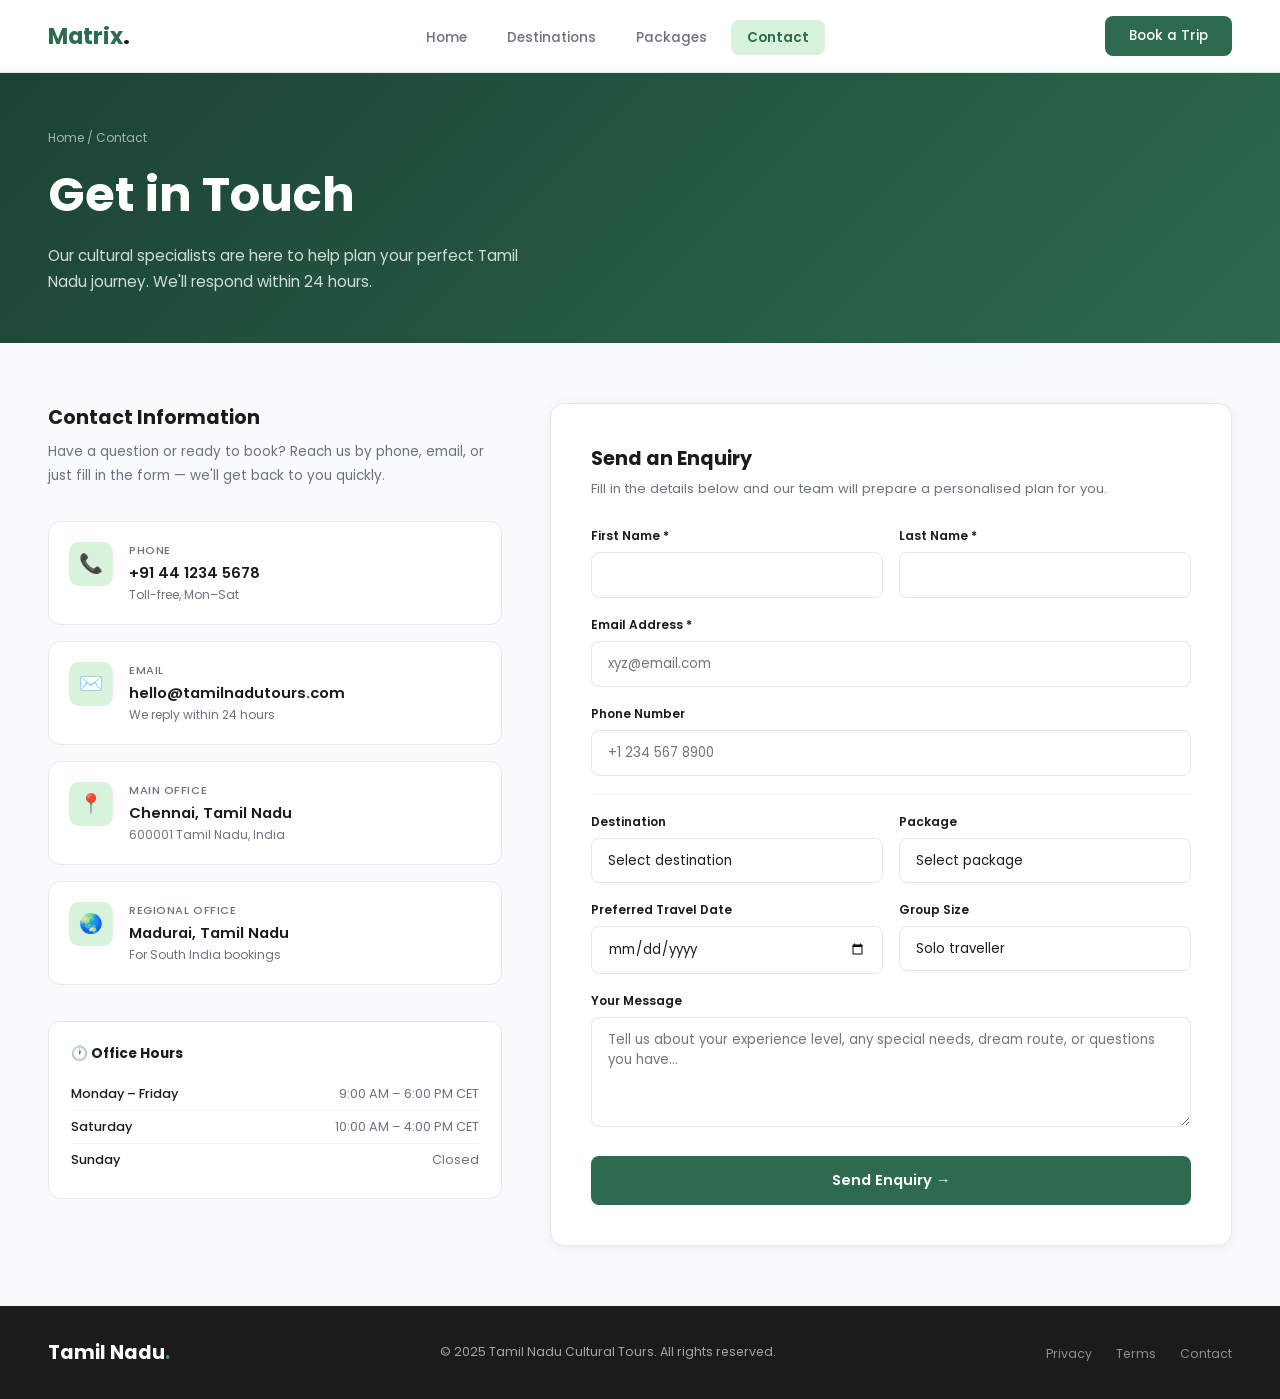
==== contact.html @ 335eb6e7 "first commit" ====
<!DOCTYPE html>
<html lang="en">
<head>
<meta charset="UTF-8">
<meta name="viewport" content="width=device-width, initial-scale=1.0">
<title>Matrix Tours & Travels</title>
<link href="https://fonts.googleapis.com/css2?family=Poppins:wght@300;400;500;600;700&display=swap" rel="stylesheet">
<link rel="stylesheet" href="../contact.css">
</head>
<body>

<nav>
  <a href="index.html" class="logo">Matrix<span>.</span></a>
  <ul class="nav-links" id="navLinks">
    <li><a href="index.html">Home</a></li>
    <li><a href="destinations.html">Destinations</a></li>
    <li><a href="packages.html">Packages</a></li>
    <li><a href="contact.html" class="active">Contact</a></li>
  </ul>
  <div style="display:flex;align-items:center;gap:12px;">
    <a href="contact.html" class="nav-btn">Book a Trip</a>
    <button class="nav-mobile-btn" onclick="document.getElementById('navLinks').classList.toggle('open')">☰</button>
  </div>
</nav>

<div class="page-header">
  <div class="breadcrumb"><a href="index.html">Home</a> / Contact</div>
  <h1 class="page-title">Get in Touch</h1>
  <p class="page-sub">Our cultural specialists are here to help plan your perfect Tamil Nadu journey. We'll respond within 24 hours.</p>
</div>

<div class="contact-section">
  <div class="contact-grid">

    <!-- INFO SIDE -->
    <div>
      <div class="info-title">Contact Information</div>
      <div class="info-intro">Have a question or ready to book? Reach us by phone, email, or just fill in the form — we'll get back to you quickly.</div>

      <div class="info-cards">
        <div class="info-card">
          <div class="info-icon">📞</div>
          <div>
            <div class="info-label">Phone</div>
            <div class="info-value">+91 44 1234 5678</div>
            <div class="info-sub">Toll-free, Mon–Sat</div>
          </div>
        </div>
        <div class="info-card">
          <div class="info-icon">✉️</div>
          <div>
            <div class="info-label">Email</div>
            <div class="info-value">hello@tamilnadutours.com</div>
            <div class="info-sub">We reply within 24 hours</div>
          </div>
        </div>
        <div class="info-card">
          <div class="info-icon">📍</div>
          <div>
            <div class="info-label">Main Office</div>
            <div class="info-value">Chennai, Tamil Nadu</div>
            <div class="info-sub">600001 Tamil Nadu, India</div>
          </div>
        </div>
        <div class="info-card">
          <div class="info-icon">🌏</div>
          <div>
            <div class="info-label">Regional Office</div>
            <div class="info-value">Madurai, Tamil Nadu</div>
            <div class="info-sub">For South India bookings</div>
          </div>
        </div>
      </div>

      <div class="hours-box">
        <div class="hours-title">🕐 Office Hours</div>
        <div class="hours-row"><span>Monday – Friday</span><span>9:00 AM – 6:00 PM CET</span></div>
        <div class="hours-row"><span>Saturday</span><span>10:00 AM – 4:00 PM CET</span></div>
        <div class="hours-row"><span>Sunday</span><span>Closed</span></div>
      </div>
    </div>

    <!-- FORM SIDE -->
    <div class="form-card">
      <div class="form-title">Send an Enquiry</div>
      <div class="form-subtitle">Fill in the details below and our team will prepare a personalised plan for you.</div>

      <div class="form-row">
        <div class="form-group">
          <label class="form-label">First Name *</label>
          <input type="text" class="form-control" id="firstName">
        </div>
        <div class="form-group">
          <label class="form-label">Last Name *</label>
          <input type="text" class="form-control" id="lastName">
        </div>
      </div>

      <div class="form-group">
        <label class="form-label">Email Address *</label>
        <input type="email" class="form-control" id="email" placeholder="xyz@email.com">
      </div>

      <div class="form-group">
        <label class="form-label">Phone Number</label>
        <input type="tel" class="form-control" placeholder="+1 234 567 8900">
      </div>

      <hr class="form-divider">

      <div class="form-row">
        <div class="form-group">
          <label class="form-label">Destination</label>
          <select class="form-control">
            <option value="">Select destination</option>
            <option>Chennai - Tamil Nadu</option>
            <option>Madurai - Tamil Nadu</option>
            <option>Kanyakumari - Tamil Nadu</option>
            <option>Ooty - Tamil Nadu</option>
            <option>Kodaikanal - Tamil Nadu</option>
            <option>Mahabalipuram - Tamil Nadu</option>
            <option>Thanjavur - Tamil Nadu</option>
            <option>Rameshwaram - Tamil Nadu</option>
            <option>Not sure yet</option>
          </select>
        </div>
        <div class="form-group">
          <label class="form-label">Package</label>
          <select class="form-control">
            <option value="">Select package</option>
            <option>CLG TOUR — 7 Days</option>
            <option>FAMILY TOUR — 14 Days</option>
            <option>PREMIUM PRIVATE TOUR — 21 Days</option>
            <option>Custom / Unsure</option>
          </select>
        </div>
      </div>

      <div class="form-row">
        <div class="form-group">
          <label class="form-label">Preferred Travel Date</label>
          <input type="date" class="form-control">
        </div>
        <div class="form-group">
          <label class="form-label">Group Size</label>
          <select class="form-control">
            <option>Solo traveller</option>
            <option>2 people</option>
            <option>3-5 people</option>
            <option>6-10 people</option>
            <option>10+ people</option>
            <option>Custom / Unsure</option>
          </select>
        </div>
      </div>

      <div class="form-group">
        <label class="form-label">Your Message</label>
        <textarea class="form-control" placeholder="Tell us about your experience level, any special needs, dream route, or questions you have…"></textarea>
      </div>

      <button class="form-submit" id="submitBtn" onclick="handleSubmit()">Send Enquiry →</button>

      <div class="success-msg" id="successMsg">
        <span>✅</span>
        <span>Your enquiry has been sent! We'll be in touch within 24 hours.</span>
      </div>
    </div>

  </div>
</div>


<footer>
  <div class="footer-logo">Tamil Nadu<span>.</span></div>
  <p class="footer-copy">© 2025 Tamil Nadu Cultural Tours. All rights reserved.</p>
  <ul class="footer-links">
    <li><a href="#">Privacy</a></li>
    <li><a href="#">Terms</a></li>
    <li><a href="contact.html">Contact</a></li>
  </ul>
</footer>

<script>
  function handleSubmit() {
    const btn = document.getElementById('submitBtn');
    const msg = document.getElementById('successMsg');
    btn.textContent = 'Sending…';
    btn.disabled = true;
    setTimeout(() => {
      btn.style.display = 'none';
      msg.classList.add('show');
    }, 1000);
  }

  function toggleFaq(el) {
    const item = el.parentElement;
    item.classList.toggle('open');
  }

  document.querySelector('.nav-mobile-btn').addEventListener('click', () =>
    document.getElementById('navLinks').classList.toggle('open'));
</script>
</body>
</html>
---- contact.css ----
* { margin: 0; padding: 0; box-sizing: border-box; }
  :root {
    --green: #2D6A4F; --green-light: #40916C; --green-pale: #D8F3DC;
    --dark: #1B1B1B; --gray: #6B7280; --light: #F9FAFB; --white: #FFFFFF;
  }
  html { scroll-behavior: smooth; }
  body { font-family: 'Poppins', sans-serif; color: var(--dark); background: var(--white); }

  nav {
    position: fixed; top: 0; left: 0; right: 0; z-index: 100;
    background: rgba(255,255,255,0.97); backdrop-filter: blur(10px);
    border-bottom: 1px solid #E5E7EB; padding: 16px 48px;
    display: flex; align-items: center; justify-content: space-between;
  }
  .logo { font-size: 1.4rem; font-weight: 700; color: var(--green); text-decoration: none; }
  .logo span { color: var(--dark); }
  .nav-links { display: flex; gap: 8px; list-style: none; }
  .nav-links a { font-size: 0.85rem; font-weight: 500; color: var(--gray); text-decoration: none; padding: 8px 16px; border-radius: 8px; transition: all 0.2s; }
  .nav-links a:hover { color: var(--green); background: var(--green-pale); }
  .nav-links a.active { color: var(--green); background: var(--green-pale); font-weight: 600; }
  .nav-btn { background: var(--green); color: white; padding: 10px 24px; border-radius: 8px; font-size: 0.85rem; font-weight: 500; text-decoration: none; transition: background 0.2s; }
  .nav-btn:hover { background: var(--green-light); }
  .nav-mobile-btn { display: none; background: none; border: none; cursor: pointer; font-size: 1.4rem; }

  /* PAGE HEADER */
  .page-header {
    margin-top: 65px; padding: 64px 48px 48px;
    background: linear-gradient(135deg, #1B4332 0%, #2D6A4F 100%); color: white;
  }
  .breadcrumb { font-size: 0.75rem; color: rgba(255,255,255,0.6); margin-bottom: 12px; }
  .breadcrumb a { color: rgba(255,255,255,0.6); text-decoration: none; }
  .breadcrumb a:hover { color: white; }
  .page-title { font-size: clamp(2rem, 4vw, 3rem); font-weight: 700; margin-bottom: 12px; }
  .page-sub { font-size: 0.95rem; color: rgba(255,255,255,0.8); max-width: 500px; line-height: 1.7; }

  /* CONTACT SECTION */
  .contact-section { padding: 60px 48px; background: var(--light); }
  .contact-grid { display: grid; grid-template-columns: 1fr 1.5fr; gap: 48px; align-items: start; }

  /* INFO */
  .info-title { font-size: 1.2rem; font-weight: 700; margin-bottom: 8px; }
  .info-intro { font-size: 0.85rem; color: var(--gray); line-height: 1.8; margin-bottom: 32px; }
  .info-cards { display: flex; flex-direction: column; gap: 16px; margin-bottom: 36px; }
  .info-card { background: white; border: 1px solid #E5E7EB; border-radius: 12px; padding: 20px; display: flex; gap: 16px; align-items: flex-start; }
  .info-icon { width: 44px; height: 44px; border-radius: 10px; background: var(--green-pale); display: flex; align-items: center; justify-content: center; font-size: 1.2rem; flex-shrink: 0; }
  .info-label { font-size: 0.7rem; color: var(--gray); font-weight: 500; margin-bottom: 4px; text-transform: uppercase; letter-spacing: 0.05em; }
  .info-value { font-size: 0.92rem; font-weight: 600; color: var(--dark); }
  .info-sub { font-size: 0.75rem; color: var(--gray); margin-top: 2px; }

  /* HOURS */
  .hours-box { background: white; border: 1px solid #E5E7EB; border-radius: 12px; padding: 22px; }
  .hours-title { font-size: 0.85rem; font-weight: 700; margin-bottom: 14px; display: flex; align-items: center; gap: 8px; }
  .hours-row { display: flex; justify-content: space-between; font-size: 0.8rem; padding: 7px 0; border-bottom: 1px solid #F3F4F6; color: var(--gray); }
  .hours-row:last-child { border-bottom: none; }
  .hours-row span:first-child { color: var(--dark); font-weight: 500; }

  /* FORM */
  .form-card { background: white; border-radius: 14px; padding: 40px; border: 1px solid #E5E7EB; box-shadow: 0 2px 12px rgba(0,0,0,0.06); }
  .form-title { font-size: 1.2rem; font-weight: 700; margin-bottom: 6px; }
  .form-subtitle { font-size: 0.82rem; color: var(--gray); margin-bottom: 28px; }
  .form-row { display: grid; grid-template-columns: 1fr 1fr; gap: 16px; }
  .form-group { margin-bottom: 18px; }
  .form-label { display: block; font-size: 0.75rem; font-weight: 600; color: var(--dark); margin-bottom: 7px; }
  .form-control { width: 100%; padding: 12px 16px; border: 1.5px solid #E5E7EB; border-radius: 8px; font-family: 'Poppins', sans-serif; font-size: 0.83rem; color: var(--dark); outline: none; transition: border-color 0.2s, box-shadow 0.2s; background: white; appearance: none; }
  .form-control:focus { border-color: var(--green); box-shadow: 0 0 0 3px rgba(45,106,79,0.08); }
  textarea.form-control { resize: vertical; min-height: 110px; }
  select.form-control { cursor: pointer; }

  .form-divider { border: none; border-top: 1px solid #F3F4F6; margin: 8px 0 18px; }

  .form-submit { width: 100%; padding: 14px; background: var(--green); color: white; border: none; border-radius: 8px; font-family: 'Poppins', sans-serif; font-size: 0.92rem; font-weight: 600; cursor: pointer; transition: background 0.2s; margin-top: 4px; }
  .form-submit:hover { background: var(--green-light); }

  /* SUCCESS */
  .success-msg { display: none; background: #D1FAE5; border: 1px solid #6EE7B7; border-radius: 10px; padding: 20px 24px; margin-top: 16px; }
  .success-msg.show { display: flex; align-items: center; gap: 12px; }
  .success-msg span { font-size: 0.88rem; color: #065F46; font-weight: 500; }

  /* FAQ */
  .faq-section { padding: 60px 48px; background: white; }
  .faq-title { font-size: 1.4rem; font-weight: 700; margin-bottom: 28px; }
  .faq-item { border: 1px solid #E5E7EB; border-radius: 10px; margin-bottom: 12px; overflow: hidden; }
  .faq-q { padding: 18px 22px; font-size: 0.88rem; font-weight: 600; cursor: pointer; display: flex; justify-content: space-between; align-items: center; user-select: none; }
  .faq-q:hover { background: var(--light); }
  .faq-icon { font-size: 1.1rem; transition: transform 0.2s; color: var(--green); }
  .faq-item.open .faq-icon { transform: rotate(45deg); }
  .faq-a { display: none; padding: 0 22px 18px; font-size: 0.83rem; color: var(--gray); line-height: 1.75; }
  .faq-item.open .faq-a { display: block; }

  /* FOOTER */
  footer { background: var(--dark); color: rgba(255,255,255,0.6); padding: 32px 48px; display: flex; justify-content: space-between; align-items: center; flex-wrap: wrap; gap: 16px; }
  .footer-logo { font-size: 1.2rem; font-weight: 700; color: white; }
  .footer-logo span { color: #40916C; }
  .footer-copy { font-size: 0.78rem; }
  .footer-links { display: flex; gap: 24px; list-style: none; }
  .footer-links a { font-size: 0.78rem; color: rgba(255,255,255,0.5); text-decoration: none; transition: color 0.2s; }
  .footer-links a:hover { color: white; }

  @media (max-width: 900px) {
    nav { padding: 14px 24px; }
    .nav-links { display: none; }
    .nav-links.open { display: flex; flex-direction: column; position: absolute; top: 65px; left: 0; right: 0; background: white; padding: 16px 24px; border-bottom: 1px solid #E5E7EB; gap: 4px; }
    .nav-mobile-btn { display: block; }
    .page-header, .contact-section, .faq-section { padding-left: 24px; padding-right: 24px; }
    .contact-grid { grid-template-columns: 1fr; }
    footer { padding: 24px; flex-direction: column; text-align: center; }
  }
  @media (max-width: 560px) { .form-row { grid-template-columns: 1fr; } }
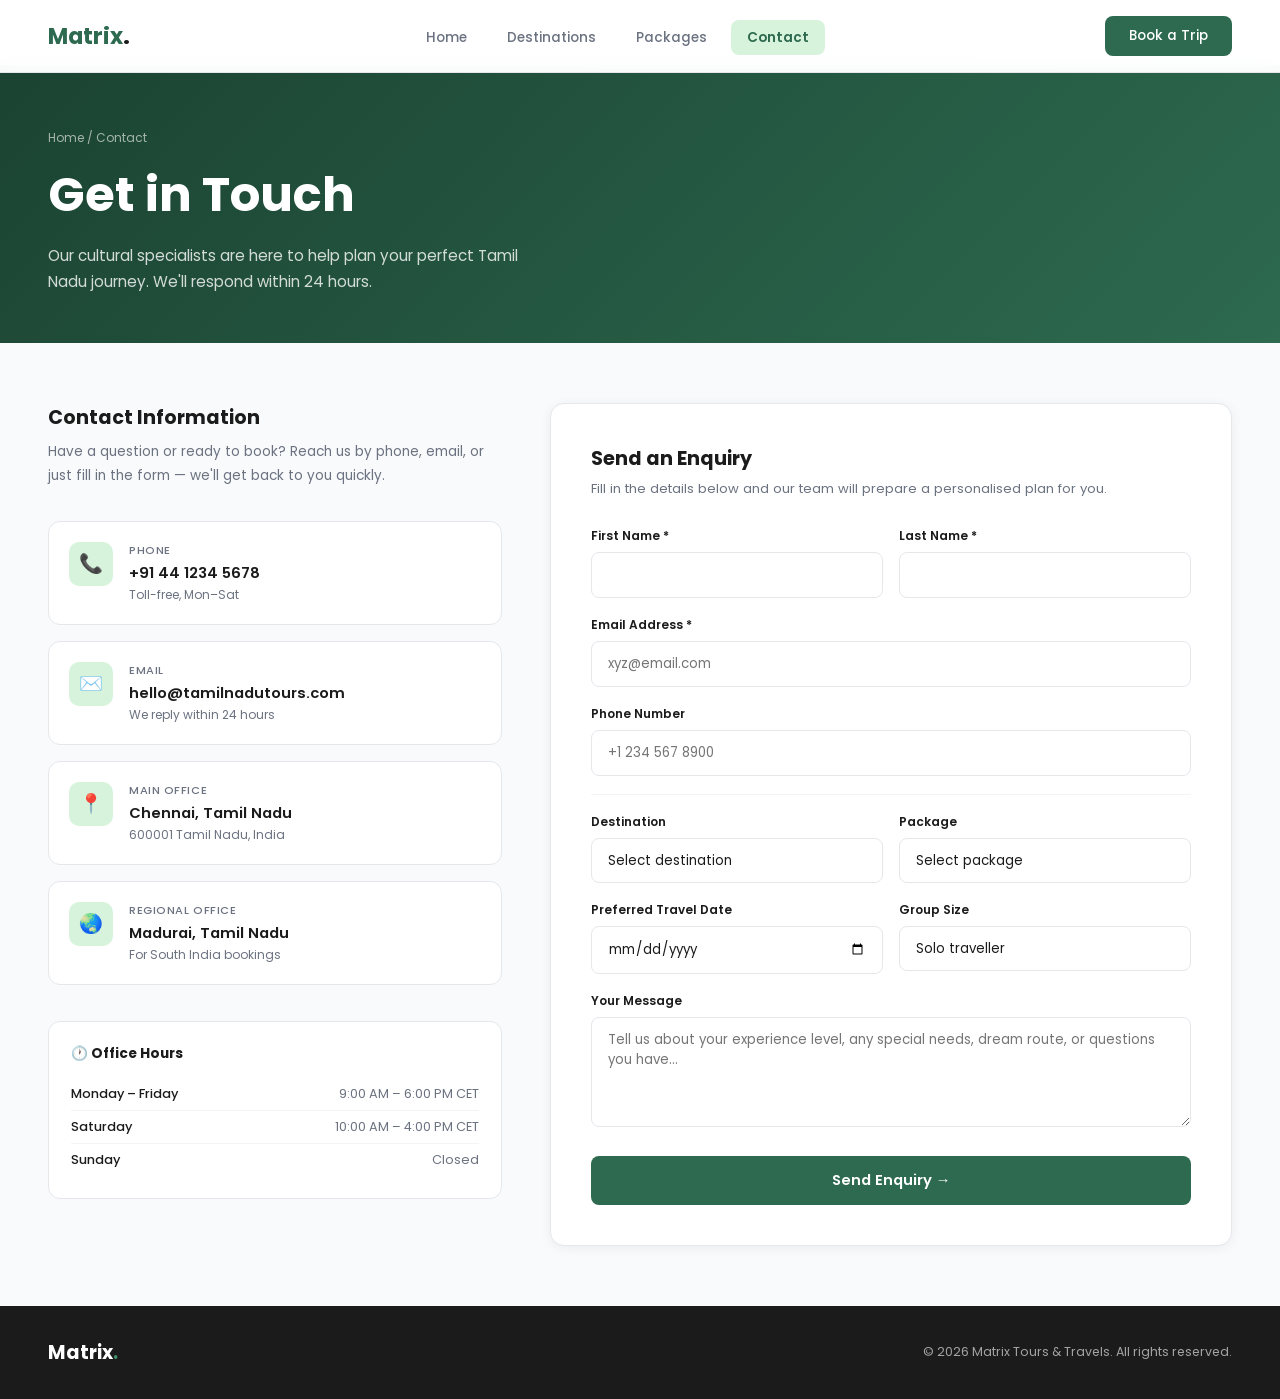
==== commit 7f973178: "NEW" ====
--- a/contact.html
+++ b/contact.html
@@ -172,13 +172,9 @@
 
 
 <footer>
-  <div class="footer-logo">Tamil Nadu<span>.</span></div>
-  <p class="footer-copy">© 2025 Tamil Nadu Cultural Tours. All rights reserved.</p>
-  <ul class="footer-links">
-    <li><a href="#">Privacy</a></li>
-    <li><a href="#">Terms</a></li>
-    <li><a href="contact.html">Contact</a></li>
-  </ul>
+  <div class="footer-logo">Matrix<span>.</span></div>
+  <p class="footer-copy">© 2026 Matrix Tours & Travels. All rights reserved.</p>
+ 
 </footer>
 
 <script>
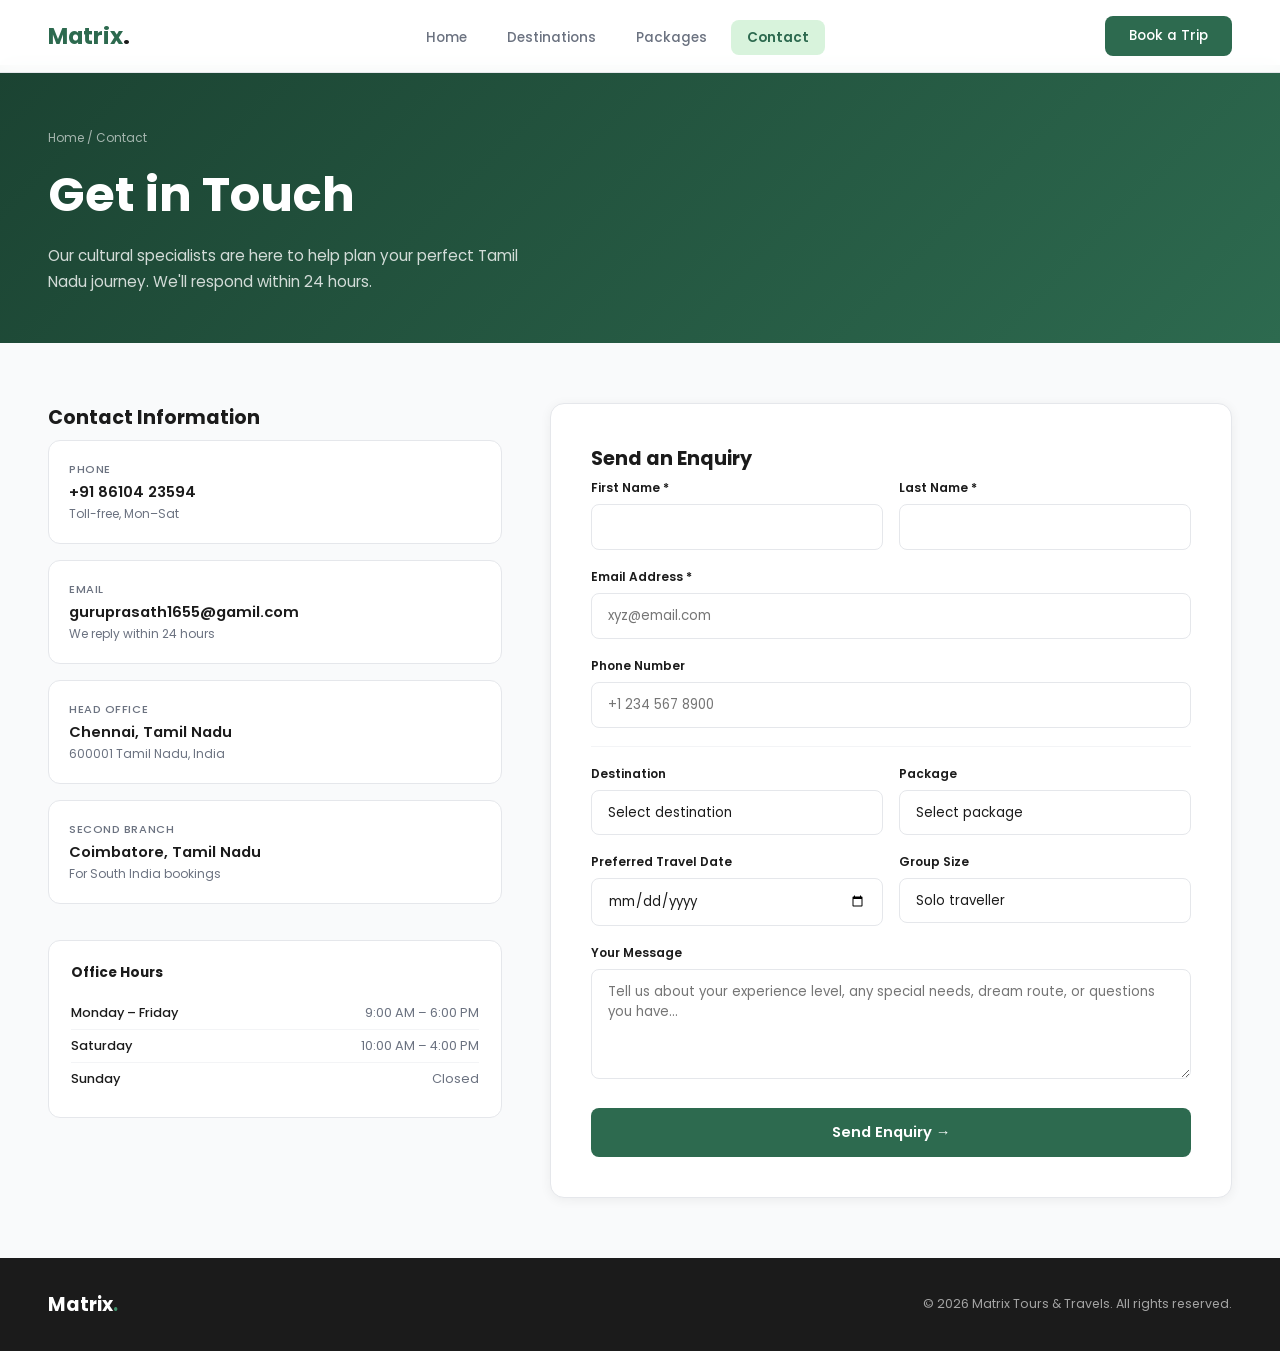
==== commit 257ab351: "new all" ====
--- a/contact.html
+++ b/contact.html
@@ -3,6 +3,8 @@
 <head>
 <meta charset="UTF-8">
 <meta name="viewport" content="width=device-width, initial-scale=1.0">
+ <link rel="website icon" href="image\Gemini_Generated_Image_uvy9v0uvy9v0uvy9-removebg-preview.png">
+
 <title>Matrix Tours & Travels</title>
 <link href="https://fonts.googleapis.com/css2?family=Poppins:wght@300;400;500;600;700&display=swap" rel="stylesheet">
 <link rel="stylesheet" href="../contact.css">
@@ -35,47 +37,46 @@
     <!-- INFO SIDE -->
     <div>
       <div class="info-title">Contact Information</div>
-      <div class="info-intro">Have a question or ready to book? Reach us by phone, email, or just fill in the form — we'll get back to you quickly.</div>
 
       <div class="info-cards">
         <div class="info-card">
-          <div class="info-icon">📞</div>
+          
           <div>
             <div class="info-label">Phone</div>
-            <div class="info-value">+91 44 1234 5678</div>
+            <div class="info-value">+91 86104 23594</div>
             <div class="info-sub">Toll-free, Mon–Sat</div>
           </div>
         </div>
         <div class="info-card">
-          <div class="info-icon">✉️</div>
+          
           <div>
             <div class="info-label">Email</div>
-            <div class="info-value">hello@tamilnadutours.com</div>
+            <div class="info-value">guruprasath1655@gamil.com</div>
             <div class="info-sub">We reply within 24 hours</div>
           </div>
         </div>
         <div class="info-card">
-          <div class="info-icon">📍</div>
-          <div>
-            <div class="info-label">Main Office</div>
+          
+          <div>
+            <div class="info-label">Head Office</div>
             <div class="info-value">Chennai, Tamil Nadu</div>
             <div class="info-sub">600001 Tamil Nadu, India</div>
           </div>
         </div>
         <div class="info-card">
-          <div class="info-icon">🌏</div>
-          <div>
-            <div class="info-label">Regional Office</div>
-            <div class="info-value">Madurai, Tamil Nadu</div>
+          
+          <div>
+            <div class="info-label">Second Branch</div>
+            <div class="info-value">Coimbatore, Tamil Nadu</div>
             <div class="info-sub">For South India bookings</div>
           </div>
         </div>
       </div>
 
       <div class="hours-box">
-        <div class="hours-title">🕐 Office Hours</div>
-        <div class="hours-row"><span>Monday – Friday</span><span>9:00 AM – 6:00 PM CET</span></div>
-        <div class="hours-row"><span>Saturday</span><span>10:00 AM – 4:00 PM CET</span></div>
+        <div class="hours-title">Office Hours</div>
+        <div class="hours-row"><span>Monday – Friday</span><span>9:00 AM – 6:00 PM </span></div>
+        <div class="hours-row"><span>Saturday</span><span>10:00 AM – 4:00 PM </span></div>
         <div class="hours-row"><span>Sunday</span><span>Closed</span></div>
       </div>
     </div>
@@ -83,7 +84,6 @@
     <!-- FORM SIDE -->
     <div class="form-card">
       <div class="form-title">Send an Enquiry</div>
-      <div class="form-subtitle">Fill in the details below and our team will prepare a personalised plan for you.</div>
 
       <div class="form-row">
         <div class="form-group">
